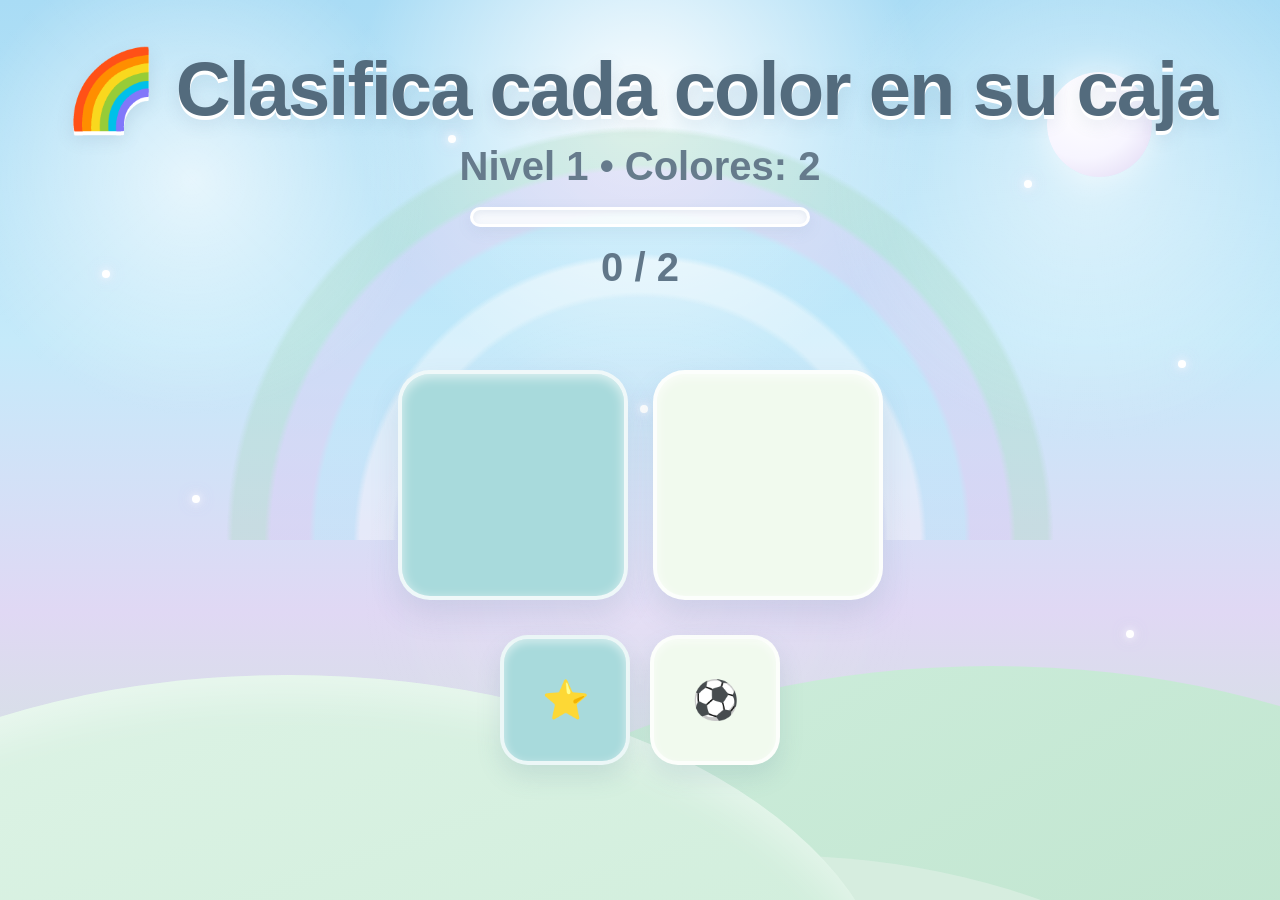
==== clasifica por colores.html @ a199711a "Rename clafisica por colores.html to clasifica por colores.html" ====
<!DOCTYPE html>
<html lang="es">
<head>
<meta charset="UTF-8">
<title>Clasifica los colores</title>
<link rel="stylesheet" href="clasifica por colores.css">
</head>

<body>

<!-- Capas decorativas del paisaje -->
<div class="arcoiris"></div>
<div class="colina2"></div>
<div class="colina3"></div>
<div class="colina1"></div>

<div class="nube nube1"></div>
<div class="nube nube2"></div>
<div class="nube nube3"></div>

<div class="mariposa">🦋</div>

<!-- Destellitos mágicos -->
<div class="destello" style="top:30%; left:8%;  animation-delay:0s;"></div>
<div class="destello" style="top:55%; left:15%; animation-delay:.7s;"></div>
<div class="destello" style="top:20%; left:80%; animation-delay:1.4s;"></div>
<div class="destello" style="top:70%; left:88%; animation-delay:2.1s;"></div>
<div class="destello" style="top:45%; left:50%; animation-delay:1.0s;"></div>
<div class="destello" style="top:15%; left:35%; animation-delay:1.8s;"></div>
<div class="destello" style="top:65%; left:60%; animation-delay:.4s;"></div>
<div class="destello" style="top:40%; left:92%; animation-delay:2.5s;"></div>

<div id="pantallaFinal">GREAT JOB</div>

<h1>🌈 Clasifica cada color en su caja</h1>
<div id="nivel"></div>

<div id="barra">
    <div id="progreso"></div>
</div>

<div id="contador">0 / 0</div>

<div id="mensaje"></div>

<div class="contenedor" id="zonas"></div>
<div class="formas" id="formas"></div>

<script src="clasifica por colores.js" defer></script>

</body>
</html>
---- clasifica por colores.css ----
/* =====================================================
   🌈 FONDO — MUNDO MÁGICO INFANTIL
   PALETA: CELESTE + LILA + VERDE + BLANCO
===================================================== */

:root {
    --celeste: #b9e6fa;
    --celeste-claro: #dff4fc;
    --lila: #d8ccf2;
    --lila-oscuro: #a99bd0;
    --verde: #c8ead5;
    --verde-oscuro: #a9d9bd;
    --blanco: #ffffff;
    --texto: #536b7d;
}

* {
    box-sizing: border-box;
}

body {
    font-family: 'Nunito', Arial, sans-serif;
    margin: 0;
    min-height: 100vh;
    padding: 30px;

    text-align: center;
    overflow-x: hidden;

    position: relative;

    background:
        radial-gradient(
            circle at 50% 12%,
            rgba(255,255,255,.95) 0%,
            rgba(255,255,255,0) 28%
        ),
        linear-gradient(
            180deg,
            #a9dcf5 0%,
            #c5eafa 38%,
            #e0d8f4 68%,
            #cbe9d6 100%
        );

    background-attachment: fixed;
}


/* =====================================================
   ✨ BRILLO GENERAL
===================================================== */

body::before {
    content: "";

    position: fixed;
    inset: 0;

    pointer-events: none;

    background:
        radial-gradient(
            circle at 15% 20%,
            rgba(255,255,255,.65),
            transparent 18%
        ),

        radial-gradient(
            circle at 85% 20%,
            rgba(255,255,255,.5),
            transparent 20%
        ),

        radial-gradient(
            circle at 50% 65%,
            rgba(255,255,255,.18),
            transparent 32%
        );

    z-index: -20;
}


/* =====================================================
   ☀️ SOL SUAVE
===================================================== */

body::after {
    content: "";

    position: fixed;

    top: 8%;
    right: 10%;

    width: 105px;
    height: 105px;

    border-radius: 50%;

    background:
        radial-gradient(
            circle at 35% 30%,
            #ffffff 0%,
            #f7f5ff 55%,
            #ded6f2 100%
        );

    box-shadow:
        0 0 35px rgba(255,255,255,.7);

    pointer-events: none;

    z-index: -18;

    animation: solSuave 6s ease-in-out infinite;
}

@keyframes solSuave {
    0%,100% {
        transform: scale(1);
        opacity: .85;
    }

    50% {
        transform: scale(1.07);
        opacity: 1;
    }
}


/* =====================================================
   🌈 ARCOÍRIS MINIMALISTA
===================================================== */

.arcoiris {
    position: fixed;

    top: 10%;
    left: 50%;

    width: 900px;
    max-width: 120vw;
    height: 450px;

    transform: translateX(-50%);

    border-radius:
        50% 50% 0 0 /
        100% 100% 0 0;

    background:
        radial-gradient(
            ellipse at 50% 100%,

            transparent 38%,

            rgba(255,255,255,.35) 39%,
            rgba(255,255,255,.35) 44%,

            rgba(185,230,250,.45) 45%,
            rgba(185,230,250,.45) 51%,

            rgba(216,204,242,.45) 52%,
            rgba(216,204,242,.45) 58%,

            rgba(169,217,189,.35) 59%,
            rgba(169,217,189,.35) 64%,

            transparent 65%
        );

    pointer-events: none;

    z-index: -17;

    animation: arcoFlotar 14s ease-in-out infinite;
}

@keyframes arcoFlotar {
    0%,100% {
        transform:
            translateX(-50%)
            translateY(0);
    }

    50% {
        transform:
            translateX(-50%)
            translateY(-12px);
    }
}


/* =====================================================
   ☁️ NUBES
===================================================== */

.nube {
    position: fixed;

    background: rgba(255,255,255,.88);

    border-radius: 100px;

    pointer-events: none;

    z-index: -12;

    filter: blur(.3px);

    box-shadow:
        0 10px 25px rgba(80,130,160,.10);
}

.nube::before,
.nube::after {
    content: "";

    position: absolute;

    background: rgba(255,255,255,.88);

    border-radius: 50%;
}


/* Nube 1 */

.nube1 {
    width: 180px;
    height: 48px;

    top: 17%;
    left: -220px;

    animation:
        viajar 38s linear infinite;
}

.nube1::before {
    width: 72px;
    height: 72px;

    top: -32px;
    left: 25px;
}

.nube1::after {
    width: 95px;
    height: 95px;

    top: -50px;
    left: 72px;
}


/* Nube 2 */

.nube2 {
    width: 130px;
    height: 38px;

    top: 32%;
    left: -180px;

    opacity: .72;

    animation:
        viajar 48s linear infinite;

    animation-delay: -12s;
}

.nube2::before {
    width: 55px;
    height: 55px;

    top: -24px;
    left: 20px;
}

.nube2::after {
    width: 72px;
    height: 72px;

    top: -38px;
    left: 53px;
}


/* Nube 3 */

.nube3 {
    width: 210px;
    height: 52px;

    top: 8%;
    left: -260px;

    opacity: .5;

    animation:
        viajar 65s linear infinite;

    animation-delay: -28s;
}

.nube3::before {
    width: 82px;
    height: 82px;

    top: -35px;
    left: 32px;
}

.nube3::after {
    width: 105px;
    height: 105px;

    top: -55px;
    left: 80px;
}


@keyframes viajar {
    from {
        transform: translateX(0);
    }

    to {
        transform:
            translateX(calc(100vw + 500px));
    }
}


/* =====================================================
   🌿 PRADERA
===================================================== */

.colina1,
.colina2,
.colina3 {
    position: fixed;

    pointer-events: none;

    border-radius: 50%;

    z-index: -10;
}


/* Colina izquierda */

.colina1 {
    bottom: -53%;
    left: -25%;

    width: 95%;
    height: 78%;

    background:
        linear-gradient(
            160deg,
            #dff4e7,
            #c8ead5
        );

    box-shadow:
        inset 0 20px 40px rgba(255,255,255,.4);

    animation:
        moveHill1 18s ease-in-out infinite;
}


/* Colina derecha */

.colina2 {
    bottom: -49%;
    right: -25%;

    width: 95%;
    height: 75%;

    background:
        linear-gradient(
            150deg,
            #cfeedd,
            #b7dfc6
        );

    animation:
        moveHill2 22s ease-in-out infinite;
}


/* Colina central */

.colina3 {
    bottom: -60%;
    left: 20%;

    width: 80%;
    height: 65%;

    background: #d8eee0;

    opacity: .9;

    animation:
        moveHill3 20s ease-in-out infinite;
}


@keyframes moveHill1 {
    0%,100% {
        transform: translate(0,0);
    }

    50% {
        transform: translate(25px,-15px);
    }
}

@keyframes moveHill2 {
    0%,100% {
        transform: translate(0,0);
    }

    50% {
        transform: translate(-30px,-18px);
    }
}

@keyframes moveHill3 {
    0%,100% {
        transform: translate(0,0);
    }

    50% {
        transform: translate(20px,8px);
    }
}


/* =====================================================
   ✨ DESTELLOS
===================================================== */

.destello {
    position: fixed;

    width: 8px;
    height: 8px;

    border-radius: 50%;

    background: #ffffff;

    box-shadow:
        0 0 8px #ffffff,
        0 0 15px rgba(216,204,242,.8);

    pointer-events: none;

    z-index: -3;

    animation:
        titilar 2.8s ease-in-out infinite;
}

@keyframes titilar {
    0%,100% {
        opacity: .15;
        transform: scale(.5);
    }

    50% {
        opacity: .9;
        transform: scale(1.4);
    }
}


/* =====================================================
   🦋 MARIPOSA
===================================================== */

.mariposa {
    position: fixed;

    top: 38%;
    left: -70px;

    font-size: 30px;

    pointer-events: none;

    z-index: -2;

    filter:
        grayscale(.15)
        drop-shadow(
            0 5px 6px rgba(100,100,140,.12)
        );

    animation:
        volar 24s linear infinite;
}

@keyframes volar {

    0% {
        transform:
            translate(0,0)
            rotate(0deg);
    }

    25% {
        transform:
            translate(25vw,-40px)
            rotate(8deg);
    }

    50% {
        transform:
            translate(55vw,30px)
            rotate(-6deg);
    }

    75% {
        transform:
            translate(80vw,-25px)
            rotate(7deg);
    }

    100% {
        transform:
            translate(calc(100vw + 120px),0)
            rotate(0deg);
    }
}


/* =====================================================
   🎮 PANEL DEL JUEGO
===================================================== */

#juego {
    width: 1100px;
    max-width: 95%;

    margin: 30px auto;

    padding: 34px;

    position: relative;

    z-index: 1;

    background:
        linear-gradient(
            145deg,
            rgba(255,255,255,.92),
            rgba(255,255,255,.76)
        );

    backdrop-filter: blur(20px);

    -webkit-backdrop-filter: blur(20px);

    border-radius: 38px;

    border:
        3px solid rgba(255,255,255,.9);

    box-shadow:
        0 30px 70px rgba(80,120,150,.18),
        0 10px 30px rgba(255,255,255,.55),
        inset 0 1px 0 rgba(255,255,255,.9);

    overflow: hidden;
}


/* Línea superior */

#juego::before {
    content: "";

    position: absolute;

    top: 0;
    left: 10%;

    width: 80%;
    height: 4px;

    border-radius: 50%;

    background:
        linear-gradient(
            90deg,
            transparent,
            #b9e6fa,
            #d8ccf2,
            #b9e6fa,
            transparent
        );

    opacity: .8;
}


/* Luz decorativa */

#juego::after {
    content: "";

    position: absolute;

    width: 250px;
    height: 250px;

    top: -150px;
    right: -100px;

    border-radius: 50%;

    background:
        radial-gradient(
            circle,
            rgba(216,204,242,.25),
            transparent 70%
        );

    pointer-events: none;
}


/* =====================================================
   🧸 TÍTULO
===================================================== */

h1 {
    margin-top: 15px;
    margin-bottom: 8px;

    font-size:
        clamp(48px, 6vw, 76px);

    font-weight: 900;

    color: var(--texto);

    letter-spacing: -2px;

    text-shadow:
        0 4px 0 #ffffff,
        0 7px 18px rgba(80,110,140,.16);

    animation:
        tituloEntrada .8s ease-out;
}

@keyframes tituloEntrada {

    from {
        opacity: 0;

        transform:
            translateY(-15px)
            scale(.95);
    }

    to {
        opacity: 1;

        transform:
            translateY(0)
            scale(1);
    }
}


/* =====================================================
   🏆 NIVEL
===================================================== */

#nivel {
    font-size: 40px;

    margin: 10px;

    color: #667b8c;

    font-weight: 900;
}


/* =====================================================
   💬 MENSAJE
===================================================== */

#mensaje {
    font-size: 30px;

    min-height: 40px;

    margin: 20px;

    font-weight: 900;

    color: #6d9b82;

    text-shadow:
        0 2px 0 #ffffff;
}


/* =====================================================
   🌈 BARRA DE PROGRESO
===================================================== */

#barra {
    width: 340px;
    max-width: 90%;

    height: 20px;

    margin: 18px auto;

    background:
        rgba(255,255,255,.8);

    border-radius: 30px;

    border:
        3px solid rgba(255,255,255,.95);

    box-shadow:
        inset 0 3px 7px rgba(80,120,150,.10),
        0 5px 15px rgba(100,140,170,.10);

    overflow: hidden;
}

#progreso {
    width: 0%;
    height: 100%;

    border-radius: 30px;

    background:
        linear-gradient(
            90deg,
            #b9e6fa,
            #d8ccf2,
            #b9e6fa
        );

    box-shadow:
        0 0 15px rgba(185,230,250,.55);

    transition:
        width .45s ease,
        background .5s ease;
}


/* =====================================================
   🔢 CONTADOR
===================================================== */

#contador {
    font-size: 40px;

    color: #617789;

    font-weight: 900;

    margin-bottom: 18px;
}


/* =====================================================
   🎨 CONTENEDORES
===================================================== */

.contenedor {
    display: flex;

    justify-content: center;
    align-items: center;

    flex-wrap: wrap;

    gap: 25px;
}


.zona {
    width: 230px;
    height: 230px;

    border-radius: 32px;

    border:
        4px solid rgba(255,255,255,.82);

    background:
        rgba(255,255,255,.30);

    box-shadow:
        0 15px 30px rgba(80,120,150,.14),
        inset 0 3px 12px rgba(255,255,255,.65);

    backdrop-filter: blur(8px);

    transition:
        transform .25s ease,
        box-shadow .25s ease;
}

.zona:hover {
    transform:
        translateY(-8px)
        scale(1.04);

    box-shadow:
        0 20px 35px rgba(80,120,150,.18);
}


/* =====================================================
   ⭐ FORMAS
===================================================== */

.formas {
    margin-top: 35px;

    display: flex;

    justify-content: center;
    align-items: center;

    flex-wrap: wrap;

    gap: 20px;
}


.forma {
    width: 130px;
    height: 130px;

    border-radius: 28px;

    cursor: grab;

    display: flex;

    align-items: center;
    justify-content: center;

    font-size: 38px;

    border:
        4px solid rgba(255,255,255,.78);

    box-shadow:
        0 12px 25px rgba(80,120,150,.15),
        inset 0 3px 10px rgba(255,255,255,.55);

    transition:
        transform .25s ease,
        box-shadow .25s ease;

    animation:
        aparecer .45s ease;
}


.forma:hover {
    transform:
        translateY(-9px)
        rotate(2deg)
        scale(1.08);

    box-shadow:
        0 20px 35px rgba(80,120,150,.20),
        0 0 18px rgba(255,255,255,.8);
}


.forma:active {
    cursor: grabbing;

    transform:
        scale(.92)
        rotate(-2deg);
}


/* =====================================================
   ✅ CORRECTO
===================================================== */

.correcto {
    animation:
        correcto .55s ease;

    box-shadow:
        0 0 20px #ffffff,
        0 0 35px #a9d9bd;
}


@keyframes correcto {

    0% {
        transform: scale(1);
    }

    30% {
        transform:
            scale(1.18)
            rotate(3deg);
    }

    55% {
        transform:
            scale(.95)
            rotate(-2deg);
    }

    80% {
        transform:
            scale(1.06);
    }

    100% {
        transform: scale(1);
    }
}


/* =====================================================
   ❌ ERROR
===================================================== */

.error {
    animation:
        error .4s ease;
}

@keyframes error {

    0%,100% {
        transform: translateX(0);
    }

    20% {
        transform: translateX(-9px);
    }

    40% {
        transform: translateX(9px);
    }

    60% {
        transform: translateX(-7px);
    }

    80% {
        transform: translateX(7px);
    }
}


/* =====================================================
   ✨ APARICIÓN
===================================================== */

@keyframes aparecer {

    from {
        opacity: 0;

        transform:
            scale(.3)
            rotate(-12deg);
    }

    to {
        opacity: 1;

        transform:
            scale(1)
            rotate(0);
    }
}


/* =====================================================
   🏆 PANTALLA FINAL
===================================================== */

#pantallaFinal {
    position: fixed;

    inset: 0;

    width: 100%;
    height: 100%;

    background:
        radial-gradient(
            circle at center,
            rgba(255,255,255,.95),
            rgba(224,242,250,.95) 45%,
            rgba(221,215,242,.95) 75%,
            rgba(215,239,224,.96)
        );

    backdrop-filter: blur(15px);

    display: none;

    justify-content: center;
    align-items: center;

    font-size: 90px;

    font-weight: 900;

    color: #6d9b82;

    z-index: 10;

    text-shadow:
        0 5px 0 white,
        0 8px 20px rgba(70,130,100,.12);
}


/* =====================================================
   📱 TABLETS
===================================================== */

@media (max-width: 700px) {

    body {
        padding: 15px;
    }

    #juego {
        max-width: 96%;

        padding: 22px;

        border-radius: 28px;
    }

    h1 {
        font-size: 48px;

        letter-spacing: -1px;
    }

    #nivel {
        font-size: 28px;
    }

    #mensaje {
        font-size: 22px;
    }

    .zona {
        width: 150px;
        height: 150px;
    }

    .forma {
        width: 90px;
        height: 90px;

        font-size: 28px;

        border-radius: 22px;
    }

    .arcoiris {
        width: 700px;
    }

    body::after {
        width: 90px;
        height: 90px;

        right: 5%;
    }

    .destello {
        width: 6px;
        height: 6px;
    }
}


/* =====================================================
   📱 TELÉFONOS PEQUEÑOS
===================================================== */

@media (max-width: 450px) {

    body {
        padding: 8px;
    }

    #juego {
        max-width: 96%;

        padding: 16px;

        border-radius: 24px;
    }

    h1 {
        font-size: 38px;
    }

    #nivel {
        font-size: 23px;
    }

    #mensaje {
        font-size: 19px;
    }

    #contador {
        font-size: 30px;
    }

    #barra {
        width: 260px;
        height: 17px;
    }

    .zona {
        width: 110px;
        height: 110px;

        border-radius: 22px;
    }

    .forma {
        width: 75px;
        height: 75px;

        font-size: 24px;

        border-radius: 18px;
    }

    .nube {
        transform: scale(.7);
    }

    body::after {
        width: 70px;
        height: 70px;
    }

    .arcoiris {
        width: 550px;
        top: 12%;
    }
}


/* =====================================================
   🌙 REDUCIR ANIMACIONES
===================================================== */

@media (prefers-reduced-motion: reduce) {

    *,
    *::before,
    *::after {
        animation-duration: .01ms !important;
        animation-iteration-count: 1 !important;
        scroll-behavior: auto !important;
    }
}
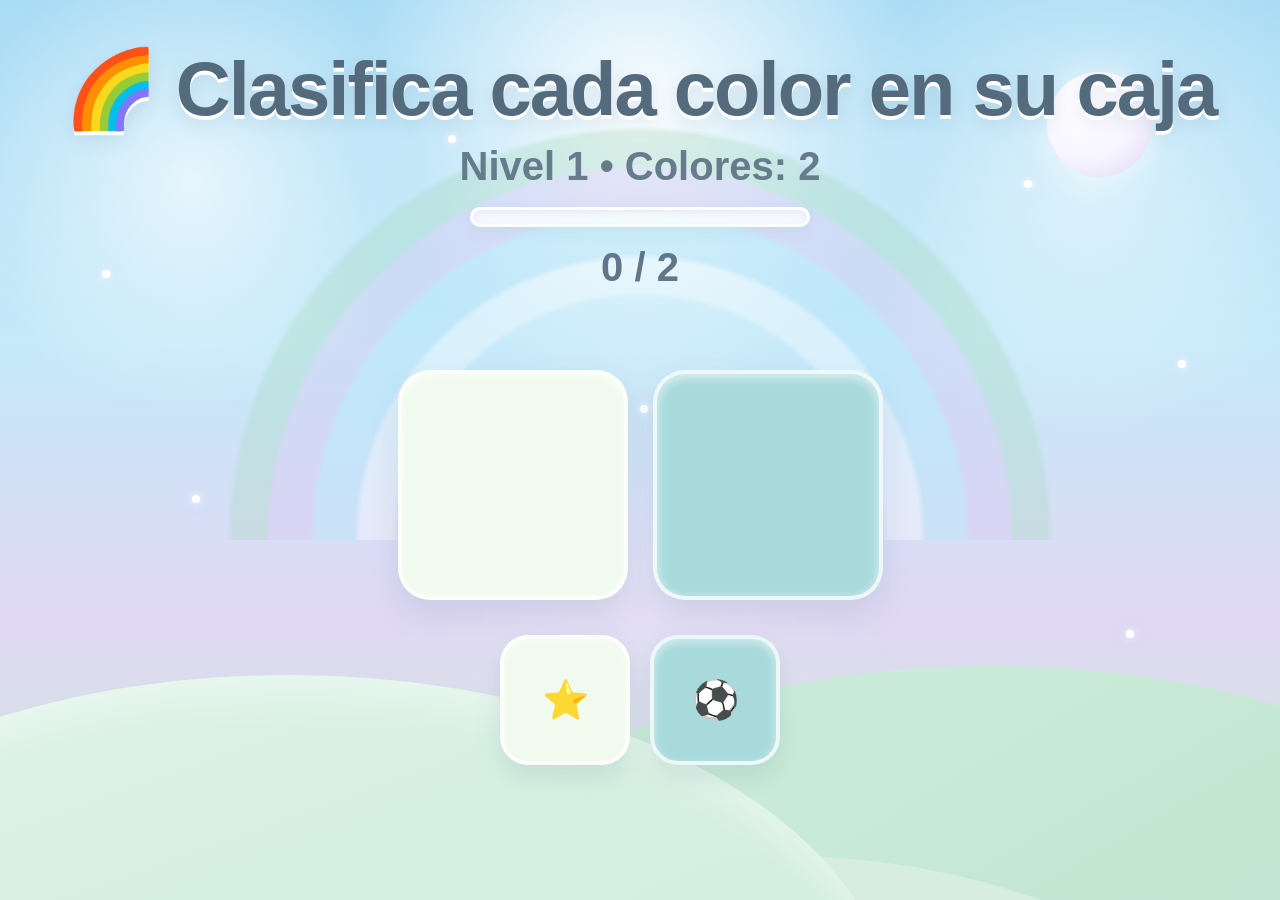
==== commit 3de33ecf: "Add files via upload" ====
--- a/clasifica por colores.html
+++ b/clasifica por colores.html
@@ -2,11 +2,10 @@
 <html lang="es">
 <head>
 <meta charset="UTF-8">
-<title>Clasifica los colores</title>
+<meta name="viewport" content="width=device-width, initial-scale=1.0">
+<title id="pageTitle">Clasifica los colores</title>
 <link rel="stylesheet" href="clasifica por colores.css">
-</head>
 
-<body>
 
 <!-- Capas decorativas del paisaje -->
 <div class="arcoiris"></div>
@@ -32,7 +31,7 @@
 
 <div id="pantallaFinal">GREAT JOB</div>
 
-<h1>🌈 Clasifica cada color en su caja</h1>
+<h1 id="mainTitle">🌈 Clasifica cada color en su caja</h1>
 <div id="nivel"></div>
 
 <div id="barra">
@@ -49,4 +48,4 @@
 <script src="clasifica por colores.js" defer></script>
 
 </body>
-</html>
+</html>
